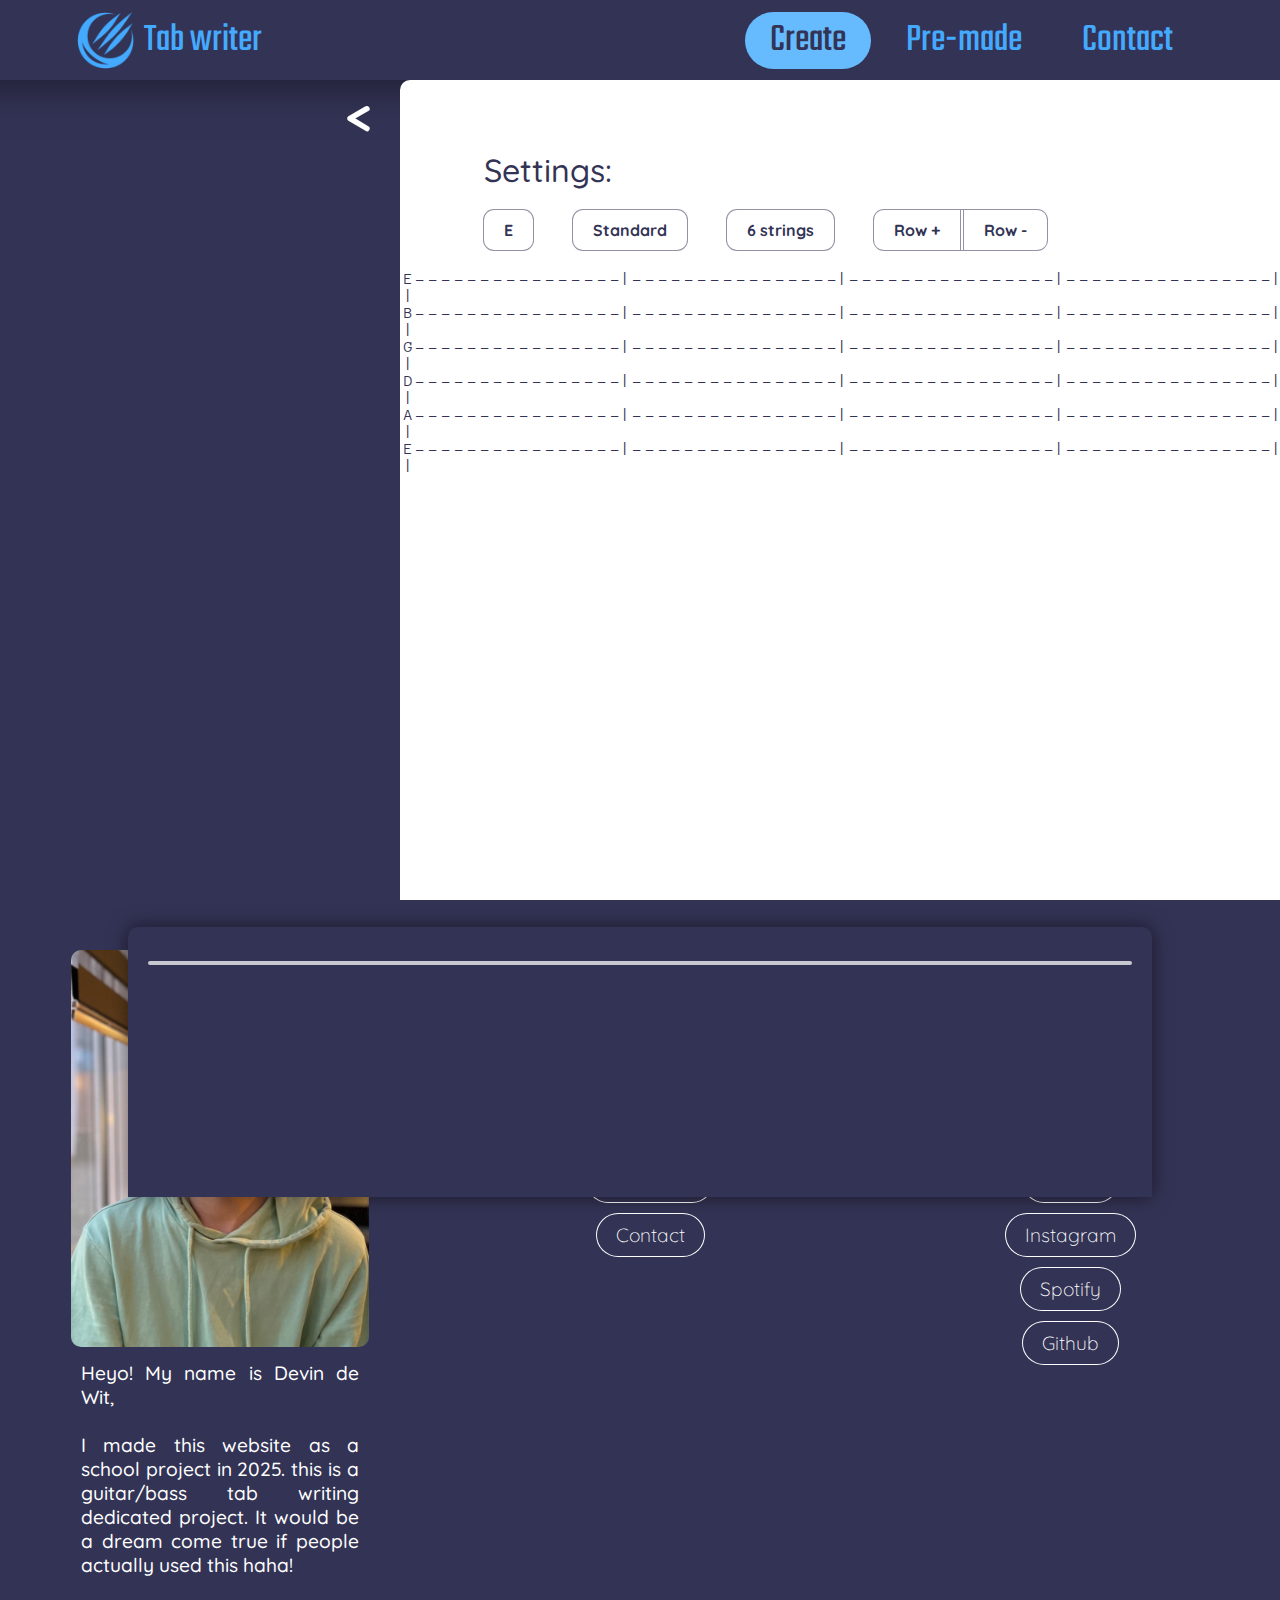
==== index.html @ 3817d0c4 "14-03-2025" ====
<!DOCTYPE html>
<html lang="en">

<head>
    <meta charset="UTF-8">
    <meta name="viewport" content="width=device-width, initial-scale=1.0">
    <title>Tab writer | Home</title>

    <link rel="stylesheet" href="CSS/main.css">
    <link rel="stylesheet" href="CSS/create.css">
    <link rel="shortcut icon" href="IMG/logo.png" type="image/x-icon">
</head>

<body id="body">
    <header>
        <div onclick="navbar('index.html');" id="siteNameHolder">
            <div id="siteLogo"></div>
            <p>Tab writer</p>
        </div>

        <ul id="navigation">
            <li onclick="window.scrollTo({top: 0, behavior:'smooth'})" id="activePage">Create</li>
            <li onclick="navbar('HTML/premade.html');">Pre-made</li>
            <li onclick="navbar('HTML/contact.html');">Contact</li>
        </ul>
    </header>

    <div id="content">
        <div id="contentLeft">
            <div id="contentLeftDetail1">
                <div id="contentLeftDetail2"></div>
            </div>

            <div onclick="contentMenu()" id="contentMenuButton">&lt;</div>
        </div>

        <div id="contentRight">
            <div id="settingsBar">
                <h3>Settings:</h3>

                <div class="flexHolder">

                    <ul id="scaleUl" onclick="toggleScaleMenu()">
                        <p id="selectedScale">E</p>

                        <div id="scaleDiv">
                            <li onclick="scaleSelect(this.id); toggleScaleMenu(); loadTab(this.id, 'temp', 'temp')" id="scale1">A</li>
                            <li onclick="scaleSelect(this.id); toggleScaleMenu(); loadTab(this.id, 'temp', 'temp')" id="scale2">A#</li>
                            <li onclick="scaleSelect(this.id); toggleScaleMenu(); loadTab(this.id, 'temp', 'temp')" id="scale3">B</li>
                            <li onclick="scaleSelect(this.id); toggleScaleMenu(); loadTab(this.id, 'temp', 'temp')" id="scale4">C</li>
                            <li onclick="scaleSelect(this.id); toggleScaleMenu(); loadTab(this.id, 'temp', 'temp')" id="scale5">C#</li>
                            <li onclick="scaleSelect(this.id); toggleScaleMenu(); loadTab(this.id, 'temp', 'temp')" id="scale6">D</li>
                            <li onclick="scaleSelect(this.id); toggleScaleMenu(); loadTab(this.id, 'temp', 'temp')" id="scale7">D#</li>
                            <li onclick="scaleSelect(this.id); toggleScaleMenu(); loadTab(this.id, 'temp', 'temp')" id="scale8" class="currentScale">E</li>
                            <li onclick="scaleSelect(this.id); toggleScaleMenu(); loadTab(this.id, 'temp', 'temp')" id="scale9">F</li>
                            <li onclick="scaleSelect(this.id); toggleScaleMenu(); loadTab(this.id, 'temp', 'temp')" id="scale10">F#</li>
                            <li onclick="scaleSelect(this.id); toggleScaleMenu(); loadTab(this.id, 'temp', 'temp')" id="scale11">G</li>
                            <li onclick="scaleSelect(this.id); toggleScaleMenu(); loadTab(this.id, 'temp', 'temp')" id="scale12">G#</li>
                        </div>
                    </ul>    

                    <ul id="shapeUl" onclick="toggleShapeMenu()">
                        <p id="selectedShape">Standard</p>

                        <div id="shapeDiv">
                            <li onclick="shapeSelect(this.id); toggleShapeMenu(); loadTab('temp', this.id, 'temp')" id="shape1" class="currentScale">Standard</li>
                            <li onclick="shapeSelect(this.id); toggleShapeMenu(); loadTab('temp', this.id, 'temp')" id="shape2">Drop</li>
                        </div>
                    </ul>

                    <ul id="stringUl" onclick="toggleStringMenu()">
                        <p id="selectedString">6 strings</p>

                        <div id="stringDiv">
                            <li onclick="shapeSelect('shape1'); scaleSelect('scale8');stringSelect(this.id); toggleStringMenu(); loadTab('scale8', 'shape1', this.id)" id="string1">4 strings</li>
                            <li onclick="shapeSelect('shape1'); scaleSelect('scale8');stringSelect(this.id); toggleStringMenu(); loadTab('scale8', 'shape1', this.id)" id="string2">5 strings</li>
                            <li onclick="shapeSelect('shape1'); scaleSelect('scale8');stringSelect(this.id); toggleStringMenu(); loadTab('scale8', 'shape1', this.id)" id="string3" class="currentScale">6 strings</li>
                            <li onclick="shapeSelect('shape1'); scaleSelect('scale3'); stringSelect(this.id); toggleStringMenu(); loadTab('scale3', 'shape1', this.id)" id="string4">7 strings</li>
                            <li onclick="shapeSelect('shape1'); scaleSelect('scale10');stringSelect(this.id); toggleStringMenu(); loadTab('scale10', 'shape1', this.id)" id="string5">8 strings</li>
                            <li onclick="shapeSelect('shape1'); scaleSelect('scale5');stringSelect(this.id); toggleStringMenu(); loadTab('scale5', 'shape1', this.id)" id="string6">9 strings</li>
                            <li onclick="shapeSelect('shape1'); scaleSelect('scale12');stringSelect(this.id); toggleStringMenu(); loadTab('scale12', 'shape1', this.id)" id="string7">10 strings???</li>
                        </div>
                    </ul>

                    <div id="rowAmount">
                        <button onclick="increaseRow(1)">
                            Row +
                        </button>

                        <button onclick="increaseRow(-1)">
                            Row -
                        </button>
                    </div>
                </div>
            </div>

            <div id="tabLocation">

            </div>

            <div id="noteSelectArea">

            </div>
        </div>
    </div>



    <footer>
        <div id="meBio">
            <img src="IMG/1.jpg" alt="Photo of me">
            <p>Heyo! My name is Devin de Wit,<br><br>I made this website as a school project in 2025. this is a
                guitar/bass tab writing dedicated project. It would be a dream come true if people actually used this
                haha!</p>
        </div>

        <ul>
            <p>Navigate:</p>
            <li onclick="navbar('index.html');">Create</li>
            <li onclick="navbar('HTML/premade.html');">Pre-made</li>
            <li onclick="navbar('HTML/contact.html');">Contact</li>
        </ul>

        <ul>
            <p>Social media:</p>
            <li onclick="window.open('https://niveddoesart.github.io/Portfolio/index.html')">Portfolio</li>
            <li onclick="window.open('https://x.com/DevindeWit')">Twitter</li>
            <li onclick="window.open('https://www.instagram.com/niveddoesart/')">Instagram</li>
            <li onclick="window.open('https://open.spotify.com/artist/60RFmcnTpPnMJaoy3DQJb3?si=7b23c911bc19485a')">Spotify</li>
            <li onclick="window.open('https://github.com/NivedDoesArt/Shine-project')">Github</li>
        </ul>
    </footer>
</body>

<script src="JS/main.js"></script>
<script src="JS/create.js"></script>

</html>
---- CSS/main.css ----
@import url('https://fonts.googleapis.com/css2?family=Anonymous+Pro:ital,wght@0,400;0,700;1,400;1,700&family=Quicksand:wght@300..700&family=Teko:wght@300..700&display=swap');
html,
* {
    padding: 0px;
    margin: 0px;

    font-family: "Quicksand", serif;
    font-optical-sizing: auto;
    font-weight: 300;
    font-style: normal;
}

#body {
    opacity: 0%;

    transition: opacity 0.5s;
}



header {
    width: calc(100% - 2vw);
    height: 80px;
    padding-left: 1vw;
    padding-right: 1vw;
    display: flex;
    justify-content: space-between;
    align-items: center;

    background-color: #335;
    color: #4af;
}

header p, header ul li {
    font-family: "Teko", serif;
    font-optical-sizing: auto;
    font-weight: 400;
    font-size: 2.5rem;
    float: left;

}

#siteNameHolder {
    display: flex;
    align-items: center;
    margin-left: 5vw;
    padding-right: 25px;

    cursor: pointer;
    border-radius: 100px;
    user-select: none;
    box-shadow: #0002 0px 0px 0px 0px;

    transition: all 0.2s;
}

#siteNameHolder p {
    padding-left: 10px;
}

#siteNameHolder:hover {
    transform: translateY(-4px);
    background-color: #aaf1;
    box-shadow: #0004 0px 4px 0px 0px;
}

#siteNameHolder:active {
    transform: translateY(-2px) !important;
    box-shadow: #0004 0px 2px 0px 0px !important;
}

#siteLogo {
    width: 57px;
    height: 57px;
    float: left;

    background: url('../IMG/logo.png');
    background-position: center;
    background-size: cover;
}

#navigation {
    margin-right: 5vw;
}

#navigation li {
    list-style: none;
    padding-left: 25px;
    padding-right: 25px;
    margin-left: 5px;
    margin-right: 5px;

    cursor: pointer;
    border-radius: 100px;
    user-select: none;
    box-shadow: #0004 0px 0px 0px 0px;

    transition: all 0.2s;
}

#navigation li:hover {
    transform: translateY(-4px);
    background-color: #aaf1;
    box-shadow: #0004 0px 4px 0px 0px;
}

#navigation li:active {
    transform: translateY(-2px) !important;
    box-shadow: #0002 0px 2px 0px 0px !important;
}

#activePage {
    background-color: #6bf !important;
    border-radius: 100px;
    color: #335;
    box-shadow: #6bf8 0px 0px 0px 0px !important;
}

#activePage:hover {
    transform: translateY(-4px);
    box-shadow: #6bf8 0px 4px 0px 0px !important;
}

#activePage:active {
    transform: translateY(-2px) !important;
    box-shadow: #6bf8 0px 2px 0px 0px !important;
}



#content {
    min-height: calc(100vh - 80px);
}



footer {
    width: 100%;
    min-height: 50vh;
    padding-top: 50px;
    padding-bottom: 50px;
    display: flex;
    justify-content: space-around;

    background-color: #335;
}

#meBio {
    width: fit-content;

    border-radius: 10px;
}

#meBio img {
    width: calc(150px + 10vw + 20px);

    border-radius: 10px;
}

#meBio p {
    width: calc(150px + 10vw);
    padding: 10px;

    color: #fff;
    text-align: justify;
    font-weight: 500;
    font-size: 1.2rem;
}

footer ul {
    width: calc(150px + 10vw) !important;
    padding-top: 100px;
    text-align: center;
}

footer ul p {
    padding: 10px;

    color: #fff;
    font-weight: 500;
    font-size: 1.5rem;
}

footer ul li {
    width: fit-content;
    padding: 10px;
    padding-left: 20px;
    padding-right: 20px;
    margin: 5px;
    margin-left: 50px;
    margin-right: 50px;
    display: inline-block;

    color: #fff;
    text-align: justify;
    font-weight: 300;
    font-size: 1.2rem;
    list-style: none;
    text-align: center;
    box-shadow: inset #fff 0px 0px 0px 1px;
    border-radius: 100px;
    cursor: pointer;

    transition: all 0.2s;
}

footer ul li:hover {
    background-color: #fff2 !important;
}
---- CSS/create.css ----
#contentLeft {
    z-index: 1000;
    position: absolute;
    min-height: calc(100vh - 80px);
    width: 30%;
    min-width: 400px;

    background-color: #335;
    box-shadow: inset #0008 0px 100px 50px -100px;

    transition: all 0.5s;
}

#contentLeftDetail1 {
    width: calc(100% + 10px);
    height: 10px;
    
    background-color: #335;
    box-shadow: inset #0008 0px 100px 50px -100px;
}

#contentLeftDetail2 {
    width: 20px;
    height: 20px;
    float: right;
    transform: translateX(10px);

    background-color: #fff;
    border-radius: 50%;
}

#contentMenuButton {
    transform: translateY(-5px);
    padding-left: 18px;
    padding-right: 18px;

    color: #fff;
    font-weight: 800;
    width: fit-content;
    float: right;
    font-size: 50px;
    cursor: pointer;
    user-select: none;

    transition: all 0.5s;
}

#contentMenuButton:hover {
    background-color: #0002;
    border-radius: 50%;
}



#contentRight {
    position: absolute;
    right: 0px;
    min-height: calc(100vh - 80px);
    width: 70%;

    color: #335;

    transition: all 0.75s;
}

#settingsBar {
    width: 100%;
    height: 100px;
    margin-top: 70px;
}

.flexHolder {
    padding-left: 80px;
    display: flex;
    justify-content: left;
}

#settingsBar h3 {
    font-size: 2rem;
    font-weight: 500;
    padding-left: 100px;
}

#settingsBar ul {
    z-index: 9999999999;
    margin: 20px;
    cursor: pointer;
    user-select: none;
    height: fit-content;

    box-shadow: #3358 0px 0px 0px 1px;
    background-color: #fff;
    border-radius: 10px;
    text-align: center;

    transition: all 0.25s;
}

#settingsBar ul:hover {
    background-color: #adf;
}

#settingsBar ul p {
    padding: 10px;
    padding-left: 20px;
    padding-right: 20px;

    font-size: 1rem;
    font-weight: 800;
}

#settingsBar ul div {
    position: absolute;
    transform: scale(0%);
}

#settingsBar ul div li {
    list-style: none;
    cursor: pointer;

    transition: all 0.2s;
}

#settingsBar ul div li:hover {
    font-weight: 800;
}

#rowAmount {
    margin: 20px;
    user-select: none;
    height: fit-content;

    box-shadow: #3358 0px 0px 0px 1px;
    border-radius: 10px;
    text-align: center;
    overflow: hidden;

    transition: all 0.25s;
}

#rowAmount button {
    padding: 10px;
    padding-left: 20px;
    padding-right: 20px;

    font-size: 1rem;
    font-weight: 800;    
    border: none;
    color: #335;
    box-shadow: #3358 0px 0px 0px 1px;
    background-color: #fff;
    cursor: pointer;

    transition: all 0.25s;
}

#rowAmount button:hover {
    background-color: #adf;
}



.currentScale {
    width: 100%;

    background-color: #6bf;
    font-weight: 800;
}



.tabColumn {
    margin: 20px;
    width: calc(100% - 40px);
    user-select: none;

}

.tabColumn p {
    font-family: "Anonymous Pro", serif !important;
    font-weight: 400 !important;
    font-style: normal !important;
}

.tabRow {
    display: flex;
}

.tabRowLine {
    padding-left: 3px;
    padding-right: 1px;
    width: fit-content;
    float: left;

    cursor: pointer;

    transition: all 0.1s;
}

.tabRowLine:hover {
    background-color: #6bf8;
    border-radius: 10px;
}

.tabRowLine:focus {
    box-shadow: inset #6bf 0px 0px 0px 1px !important;
    border-radius: 10px;
}



#noteSelectArea {
    position: fixed;
    z-index: 99999999999999999;
    bottom: 0px;
    left: 0px;
    width: calc(100% - 20vw);
    margin-left: 10vw;
    margin-right: 10vw;
    height: 30vh;

    background-color: #335;
    box-shadow: #0008 0px 0px 20px;
    border-top-left-radius: 10px;
    border-top-right-radius: 10px;
    transform: translateY(110%);

    transition: all 0.5s;
}

.noteSelectString {
    width: 96%;
    margin-left: 2%;
    margin-right: 2%;
    height: calc(4px);

    background-color: #fffb;
    border-radius: 10px;
}
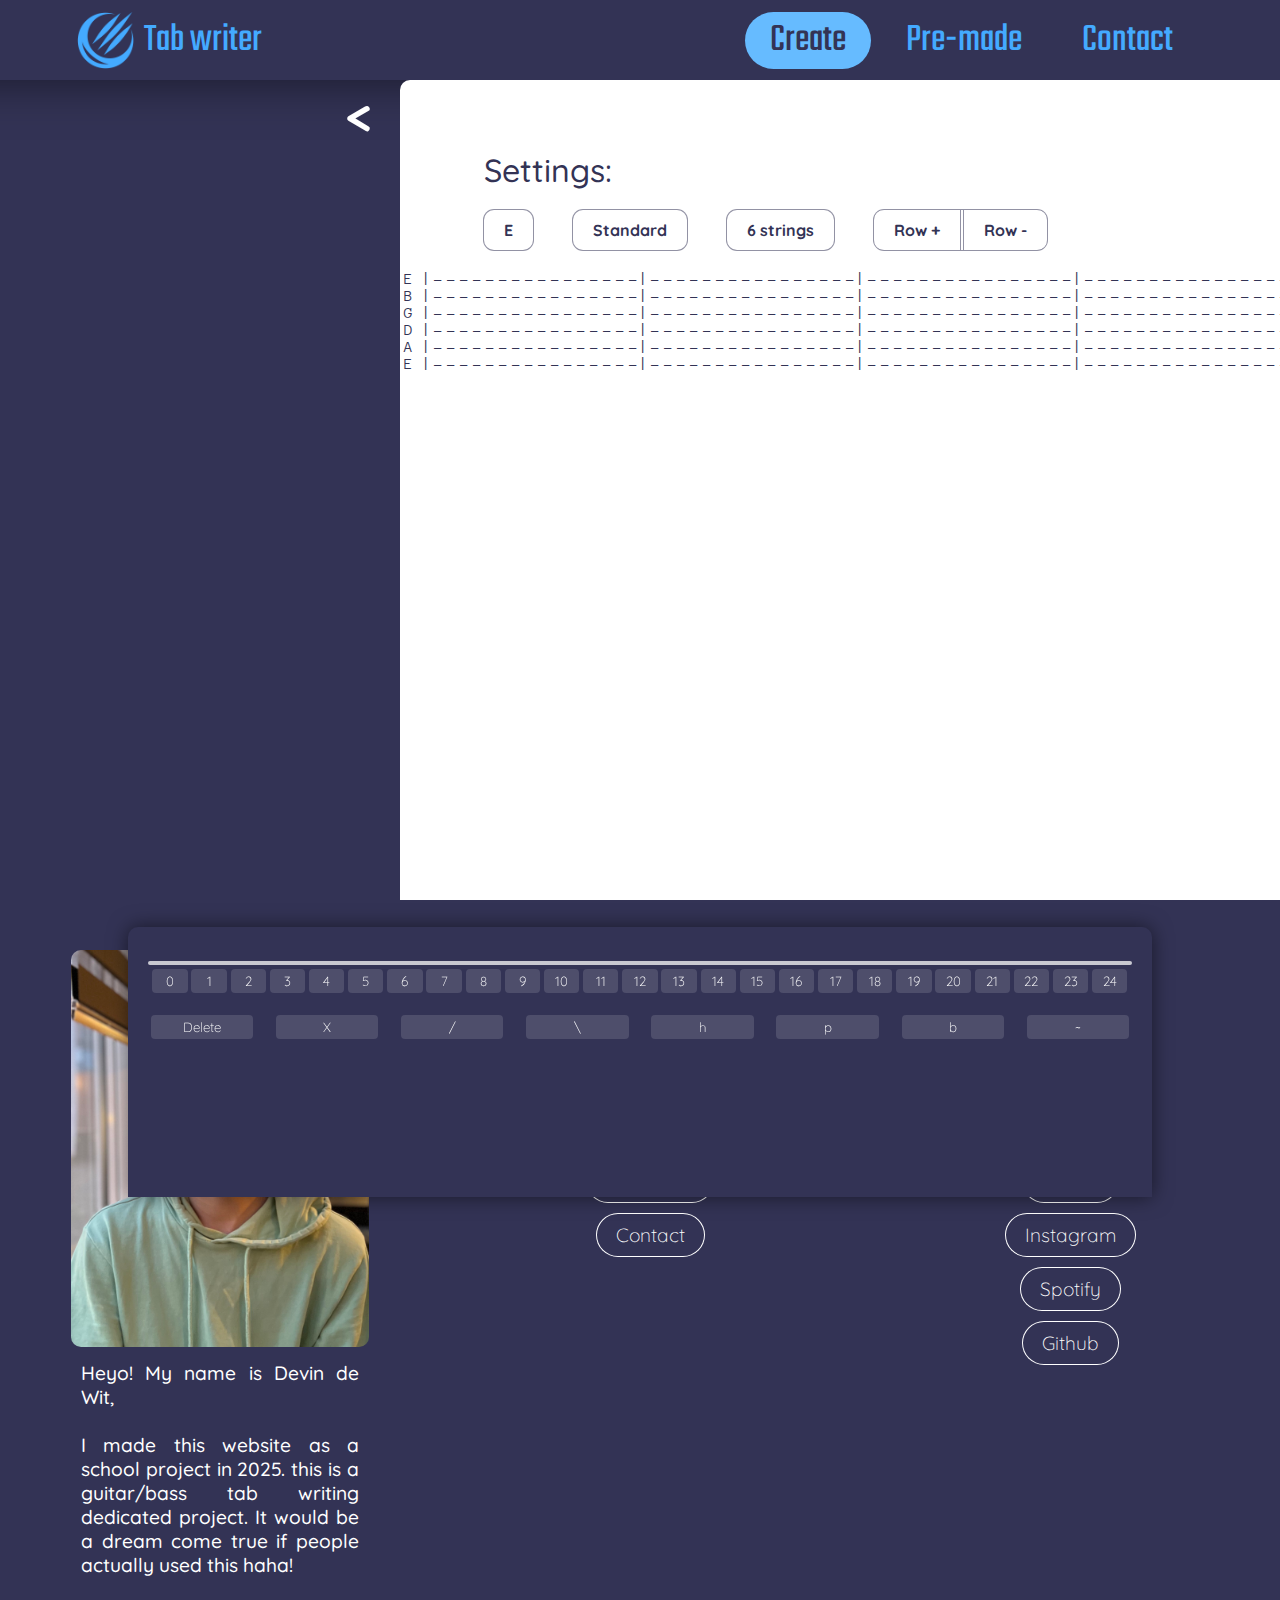
==== commit 98739f7b: "17-03-2025 1" ====
--- a/index.html
+++ b/index.html
@@ -4,7 +4,7 @@
 <head>
     <meta charset="UTF-8">
     <meta name="viewport" content="width=device-width, initial-scale=1.0">
-    <title>Tab writer | Home</title>
+    <title>Tab writer | Create</title>
 
     <link rel="stylesheet" href="CSS/main.css">
     <link rel="stylesheet" href="CSS/create.css">
--- a/CSS/create.css
+++ b/CSS/create.css
@@ -184,6 +184,7 @@
 
 .tabRow {
     display: flex;
+    text-wrap: noWrap;
 }
 
 .tabRowLine {
@@ -233,7 +234,56 @@
     margin-left: 2%;
     margin-right: 2%;
     height: calc(4px);
+    display: flex;
+    justify-content: space-evenly;
 
     background-color: #fffb;
     border-radius: 10px;
+}
+
+.noteSelect {
+    width: calc((100% / 25) - 4px);
+    height: fit-content;
+    padding-top: 4px;
+    padding-bottom: 4px;
+    transform: translateY(8px);
+
+    background-color: #fff2;
+    border-radius: 4px;
+    border: none;
+    color: #fff;
+    cursor: pointer;
+
+    transition: all 0.2s;
+}
+
+.noteSelect:hover {
+    background-color: #fff4;
+}
+
+
+
+.stringButtonLayout {
+    width: 100%;
+    height: 20px;
+    margin-top: 50px;
+    display: flex;
+    justify-content: space-evenly;
+}
+
+.stringButtonHolder {
+    width: calc(100% / 10);
+    height: fit-content;
+    padding-top: 4px;
+    padding-bottom: 4px;
+
+    background-color: #fff2;
+    border-radius: 4px;
+    border: none;
+    color: #fff;
+    cursor: pointer;
+}
+
+.stringButtonHolder:hover {
+    background-color: #fff4;
 }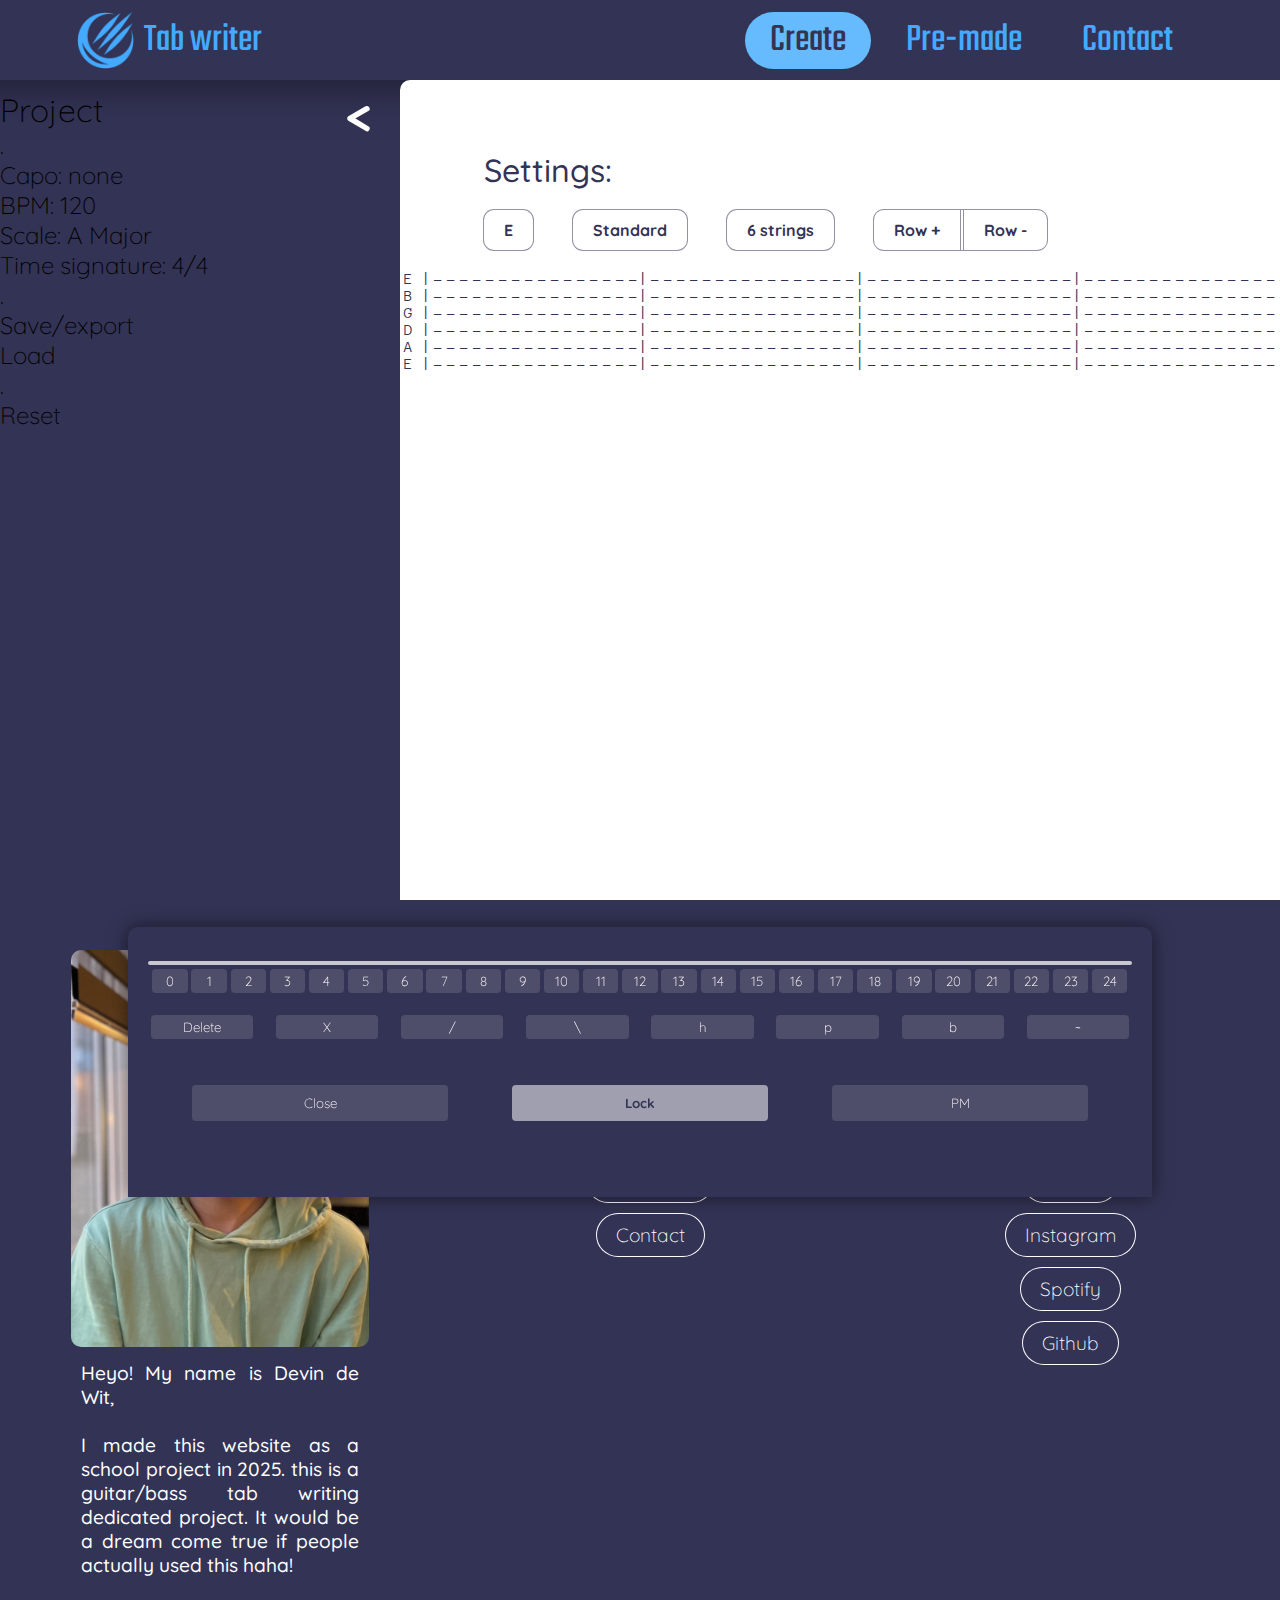
==== commit 6ed74c8c: "17-03-2025 2" ====
--- a/index.html
+++ b/index.html
@@ -32,6 +32,18 @@
             </div>
 
             <div onclick="contentMenu()" id="contentMenuButton">&lt;</div>
+
+            <h1>Project</h1>
+            <h2>.</h2>
+            <h2>Capo: none</h2>
+            <h2>BPM: 120</h2>
+            <h2>Scale: A Major</h2>
+            <h2>Time signature: 4/4</h2>
+            <h2>.</h2>
+            <h2>Save/export</h2>
+            <h2>Load</h2>
+            <h2>.</h2>
+            <h2>Reset</h2>
         </div>
 
         <div id="contentRight">
--- a/CSS/create.css
+++ b/CSS/create.css
@@ -200,11 +200,6 @@
 
 .tabRowLine:hover {
     background-color: #6bf8;
-    border-radius: 10px;
-}
-
-.tabRowLine:focus {
-    box-shadow: inset #6bf 0px 0px 0px 1px !important;
     border-radius: 10px;
 }
 
@@ -286,4 +281,31 @@
 
 .stringButtonHolder:hover {
     background-color: #fff4;
-}+}
+
+
+
+.stringButtonLayout {
+    width: 100%;
+    height: 20px;
+    margin-top: 50px;
+    display: flex;
+    justify-content: space-evenly;
+}
+
+.stringSettingHolder {
+    width: calc(100% / 4);
+    height: fit-content;
+    padding-top: 10px;
+    padding-bottom: 10px;
+
+    background-color: #fff2;
+    border-radius: 4px;
+    border: none;
+    color: #fff;
+    cursor: pointer;
+}
+
+.stringSettingHolder:hover {
+    background-color: #fff4;
+}
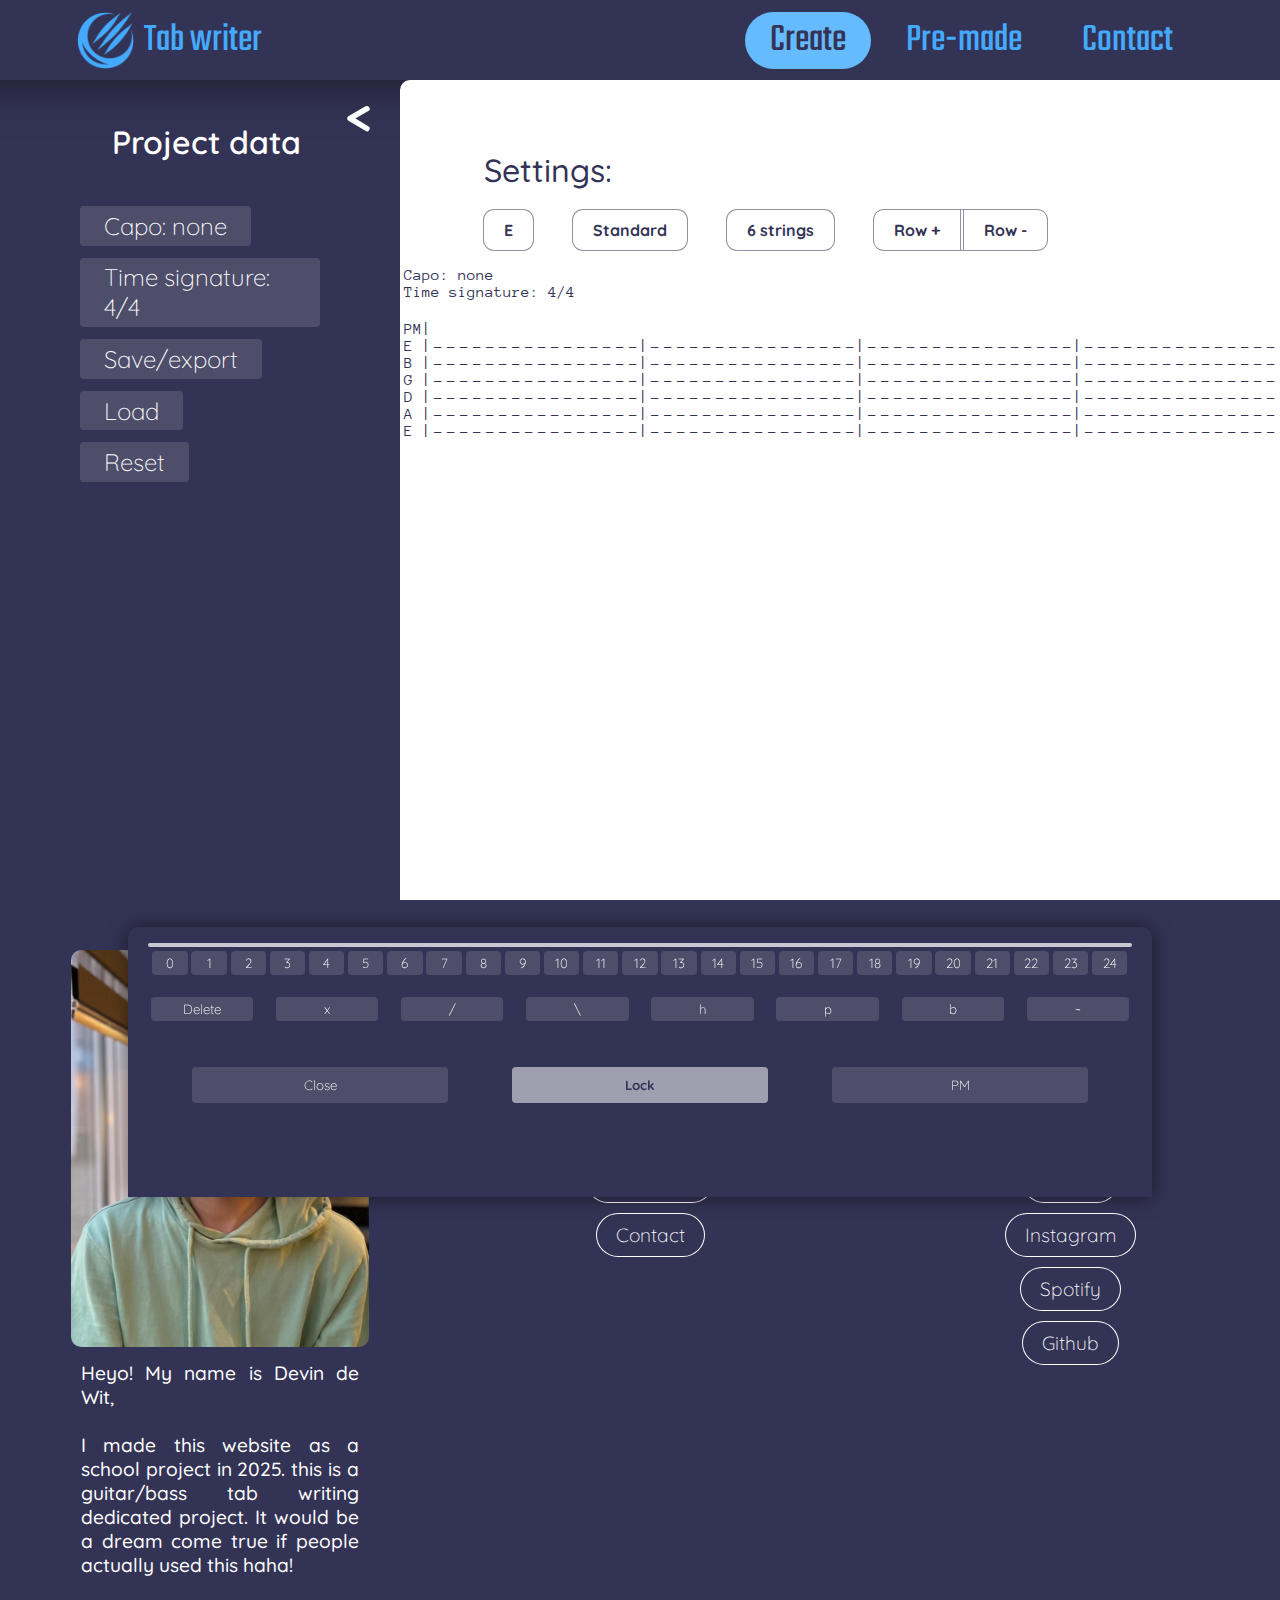
==== commit 9c8f8645: "19-03-2025 1" ====
--- a/index.html
+++ b/index.html
@@ -33,16 +33,12 @@
 
             <div onclick="contentMenu()" id="contentMenuButton">&lt;</div>
 
-            <h1>Project</h1>
-            <h2>.</h2>
-            <h2>Capo: none</h2>
-            <h2>BPM: 120</h2>
-            <h2>Scale: A Major</h2>
-            <h2>Time signature: 4/4</h2>
-            <h2>.</h2>
+            <h1>Project data</h1>
+
+            <h2 onclick="toggleNoteSelect(1, true)" id="capoSelector">Capo: none</h2>
+            <h2 onclick="timeSigSelect()" id="timeSig">Time signature: 4/4</h2>
             <h2>Save/export</h2>
             <h2>Load</h2>
-            <h2>.</h2>
             <h2>Reset</h2>
         </div>
 
--- a/CSS/create.css
+++ b/CSS/create.css
@@ -11,6 +11,36 @@
     transition: all 0.5s;
 }
 
+#contentLeft h1 {
+    padding: 1em;
+    margin-left: 20%;
+    color: #fff;
+    font-weight: 600;
+}
+
+#contentLeft h2 {
+    margin: 0.5em;
+    margin-left: 20%;
+    margin-right: 20%;
+    padding: 0.2em;
+    padding-left: 1em;
+    padding-right: 1em;
+    width: fit-content;
+
+    color: #fff;
+    background-color: #fff2;
+    border-radius: 4px;
+    cursor: pointer;
+    user-select: none;
+
+    transition: all 0.2s;
+}
+
+#contentLeft h2:hover {
+    background-color: #fff4;
+}
+
+ 
 #contentLeftDetail1 {
     width: calc(100% + 10px);
     height: 10px;
@@ -202,6 +232,8 @@
     background-color: #6bf8;
     border-radius: 10px;
 }
+
+
 
 
 
@@ -236,6 +268,20 @@
     border-radius: 10px;
 }
 
+#noteSelectStringCapo {
+    position: absolute;
+    right: 0px;
+    width: 0%;
+    height: 40px;
+    margin-right: 2%;
+    z-index: 9999999999999999999999;
+
+    background-color: #3358;
+    border-radius: 2px;
+
+    transition: all 0.5s;
+}
+
 .noteSelect {
     width: calc((100% / 25) - 4px);
     height: fit-content;
@@ -308,4 +354,4 @@
 
 .stringSettingHolder:hover {
     background-color: #fff4;
-}
+}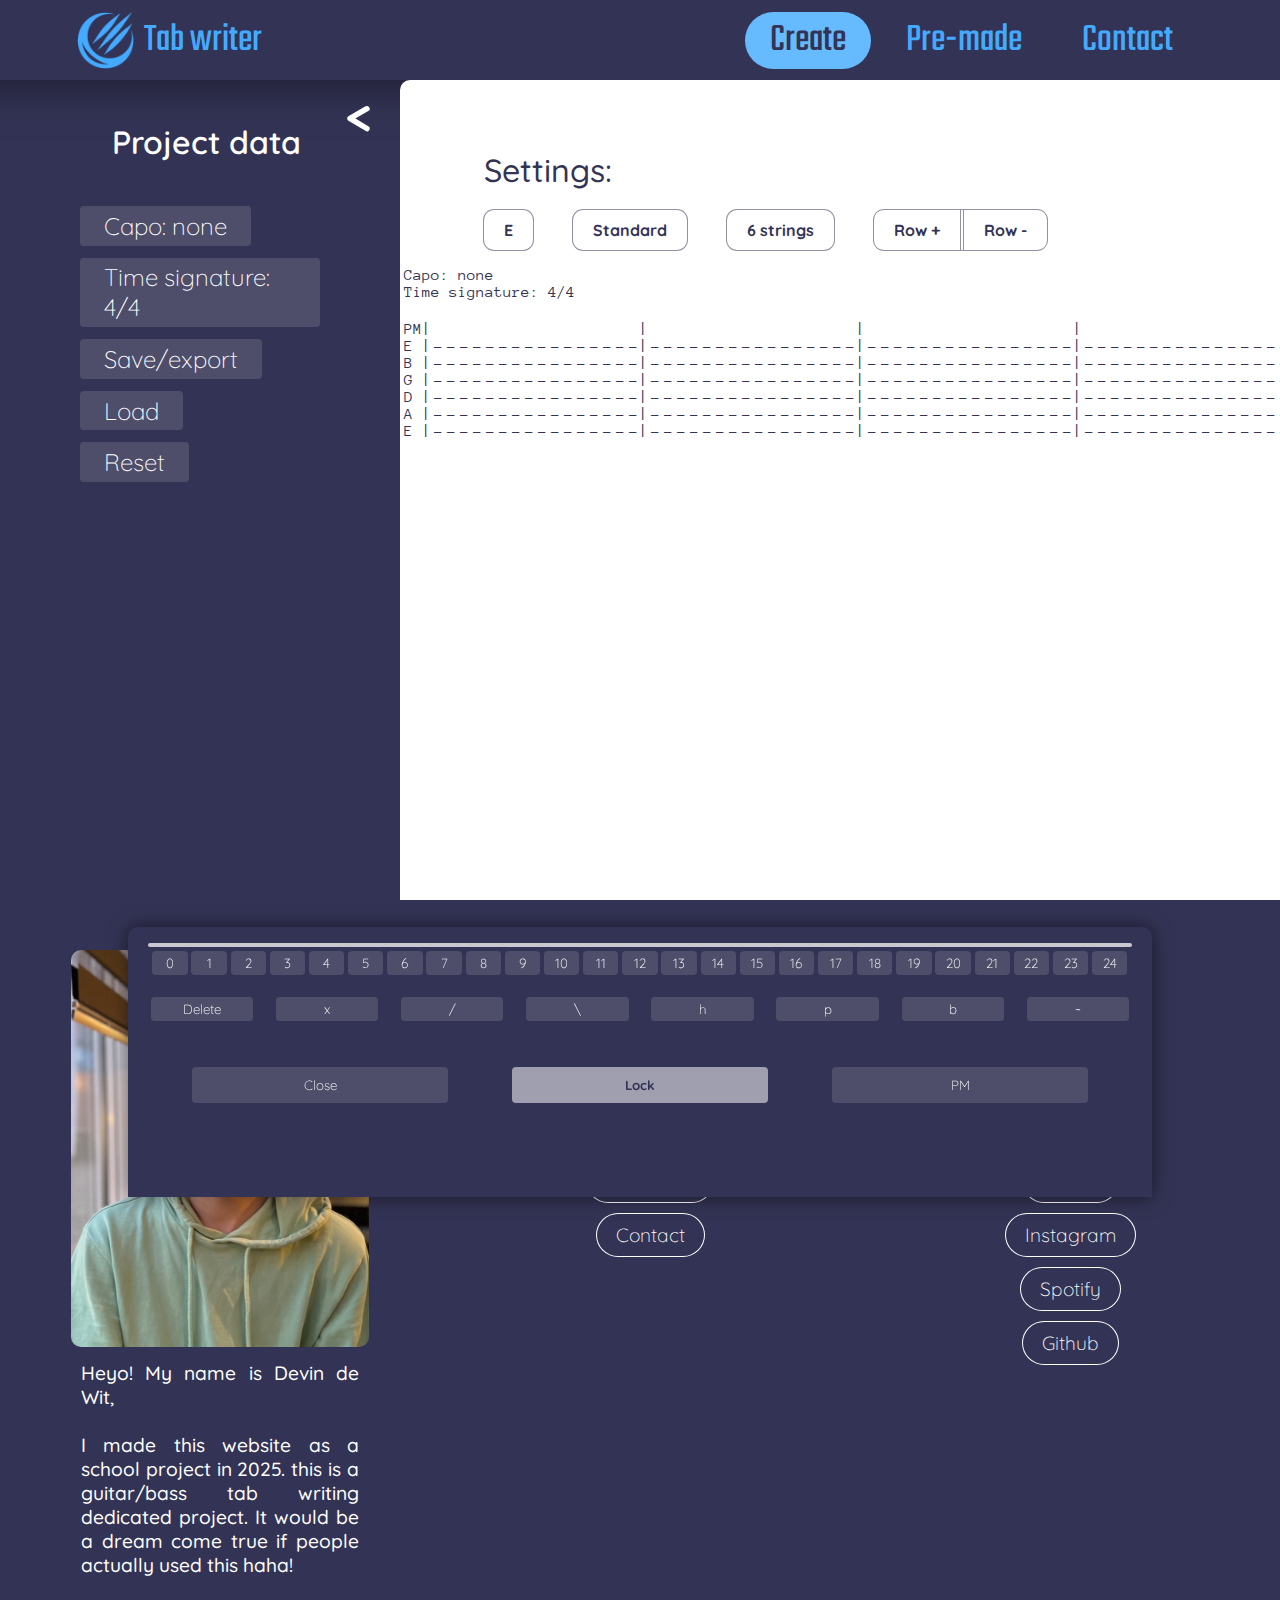
==== commit 7348f3b7: "24-03-2025 1" ====
--- a/index.html
+++ b/index.html
@@ -39,7 +39,7 @@
             <h2 onclick="timeSigSelect()" id="timeSig">Time signature: 4/4</h2>
             <h2>Save/export</h2>
             <h2>Load</h2>
-            <h2>Reset</h2>
+            <h2 onclick="localStorage.clear()">Reset</h2>
         </div>
 
         <div id="contentRight">
--- a/CSS/create.css
+++ b/CSS/create.css
@@ -354,4 +354,15 @@
 
 .stringSettingHolder:hover {
     background-color: #fff4;
+}
+
+
+
+.palmMuteLine {
+    padding-left: 3px;
+    padding-right: 1px;
+    width: fit-content;
+    float: left;
+
+    transition: all 0.1s;
 }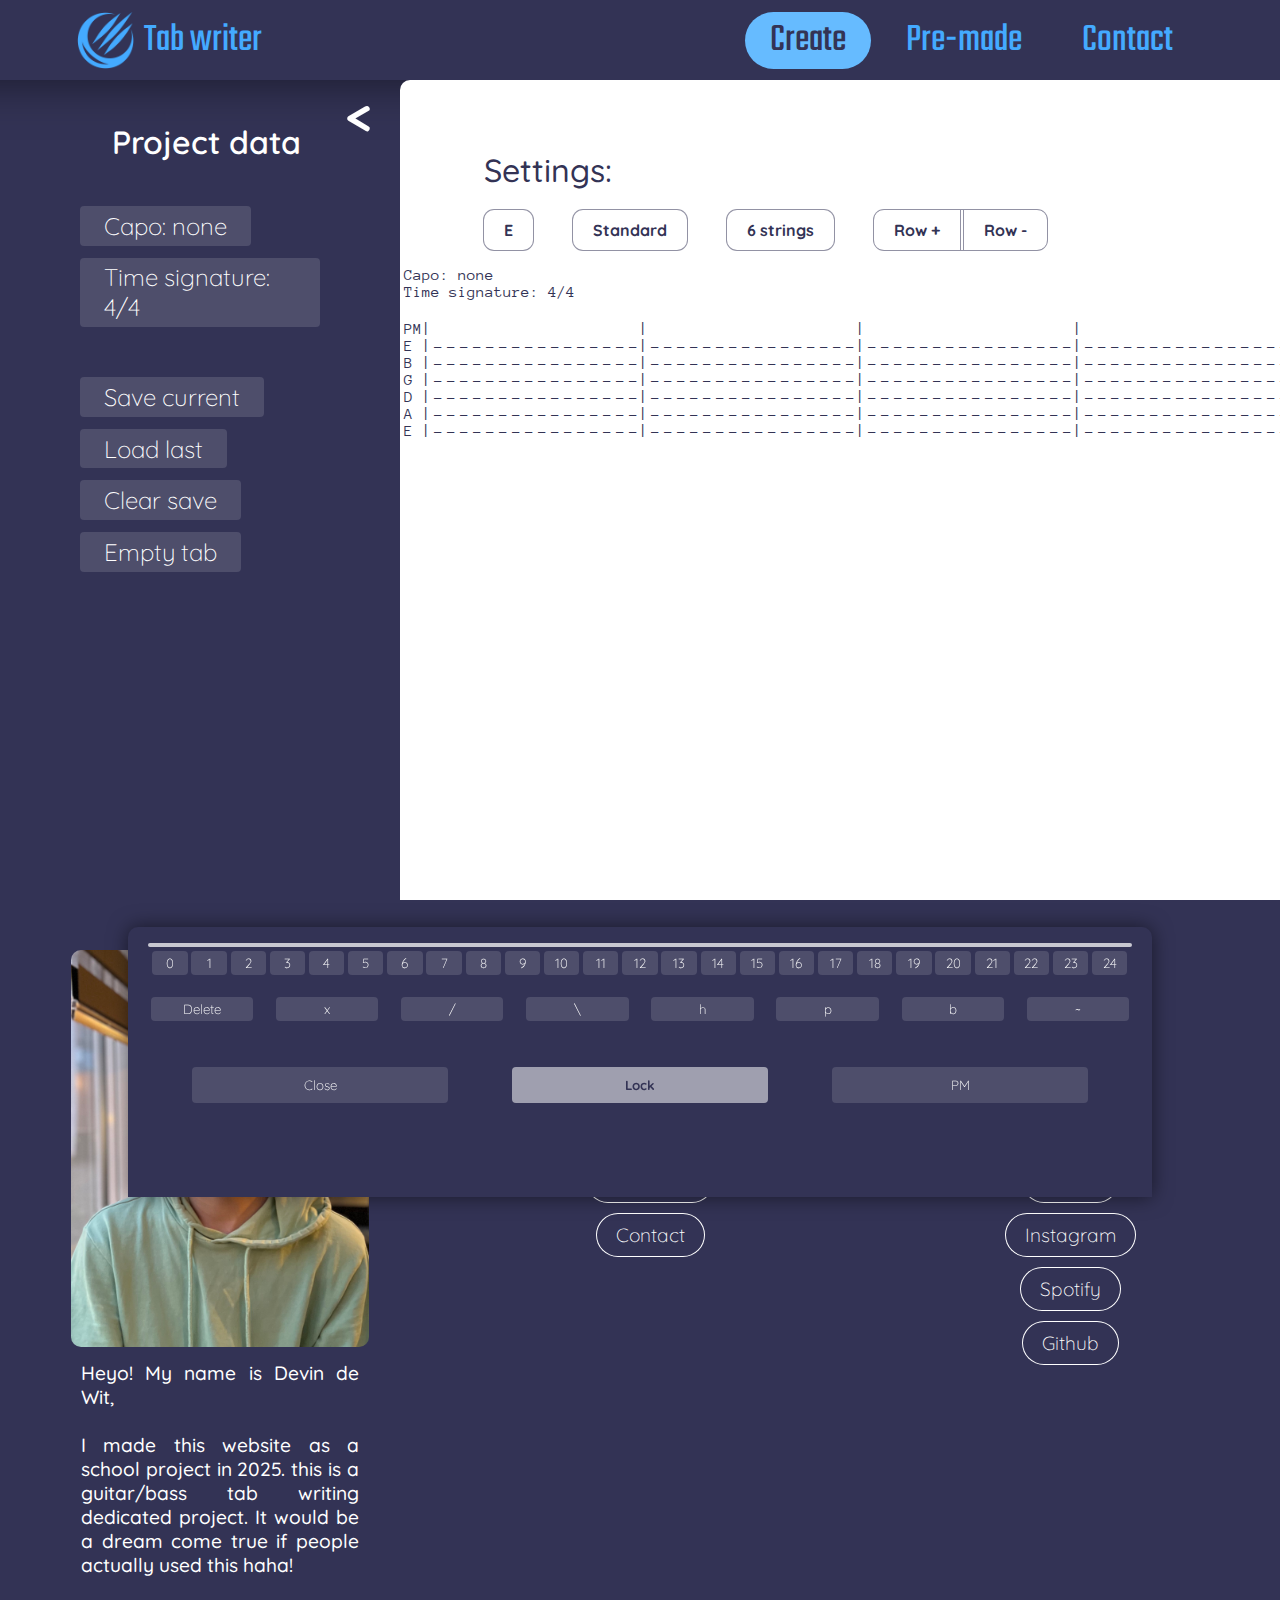
==== commit bb1a27cd: "26-03-2025 1" ====
--- a/index.html
+++ b/index.html
@@ -37,9 +37,10 @@
 
             <h2 onclick="toggleNoteSelect(1, true)" id="capoSelector">Capo: none</h2>
             <h2 onclick="timeSigSelect()" id="timeSig">Time signature: 4/4</h2>
-            <h2>Save/export</h2>
-            <h2>Load</h2>
-            <h2 onclick="localStorage.clear()">Reset</h2>
+            <h2 style="margin-top: 50px;" onclick="saveProject()">Save current</h2>
+            <h2 onclick="loadSave()">Load last</h2>
+            <h2 onclick="localStorage.clear(); databaseCheck(); loadSave()">Clear save</h2>
+            <h2>Empty tab</h2>
         </div>
 
         <div id="contentRight">
@@ -91,11 +92,11 @@
                     </ul>
 
                     <div id="rowAmount">
-                        <button onclick="increaseRow(1)">
+                        <button onclick="increaseRow()">
                             Row +
                         </button>
 
-                        <button onclick="increaseRow(-1)">
+                        <button onclick="decreaseRow()">
                             Row -
                         </button>
                     </div>
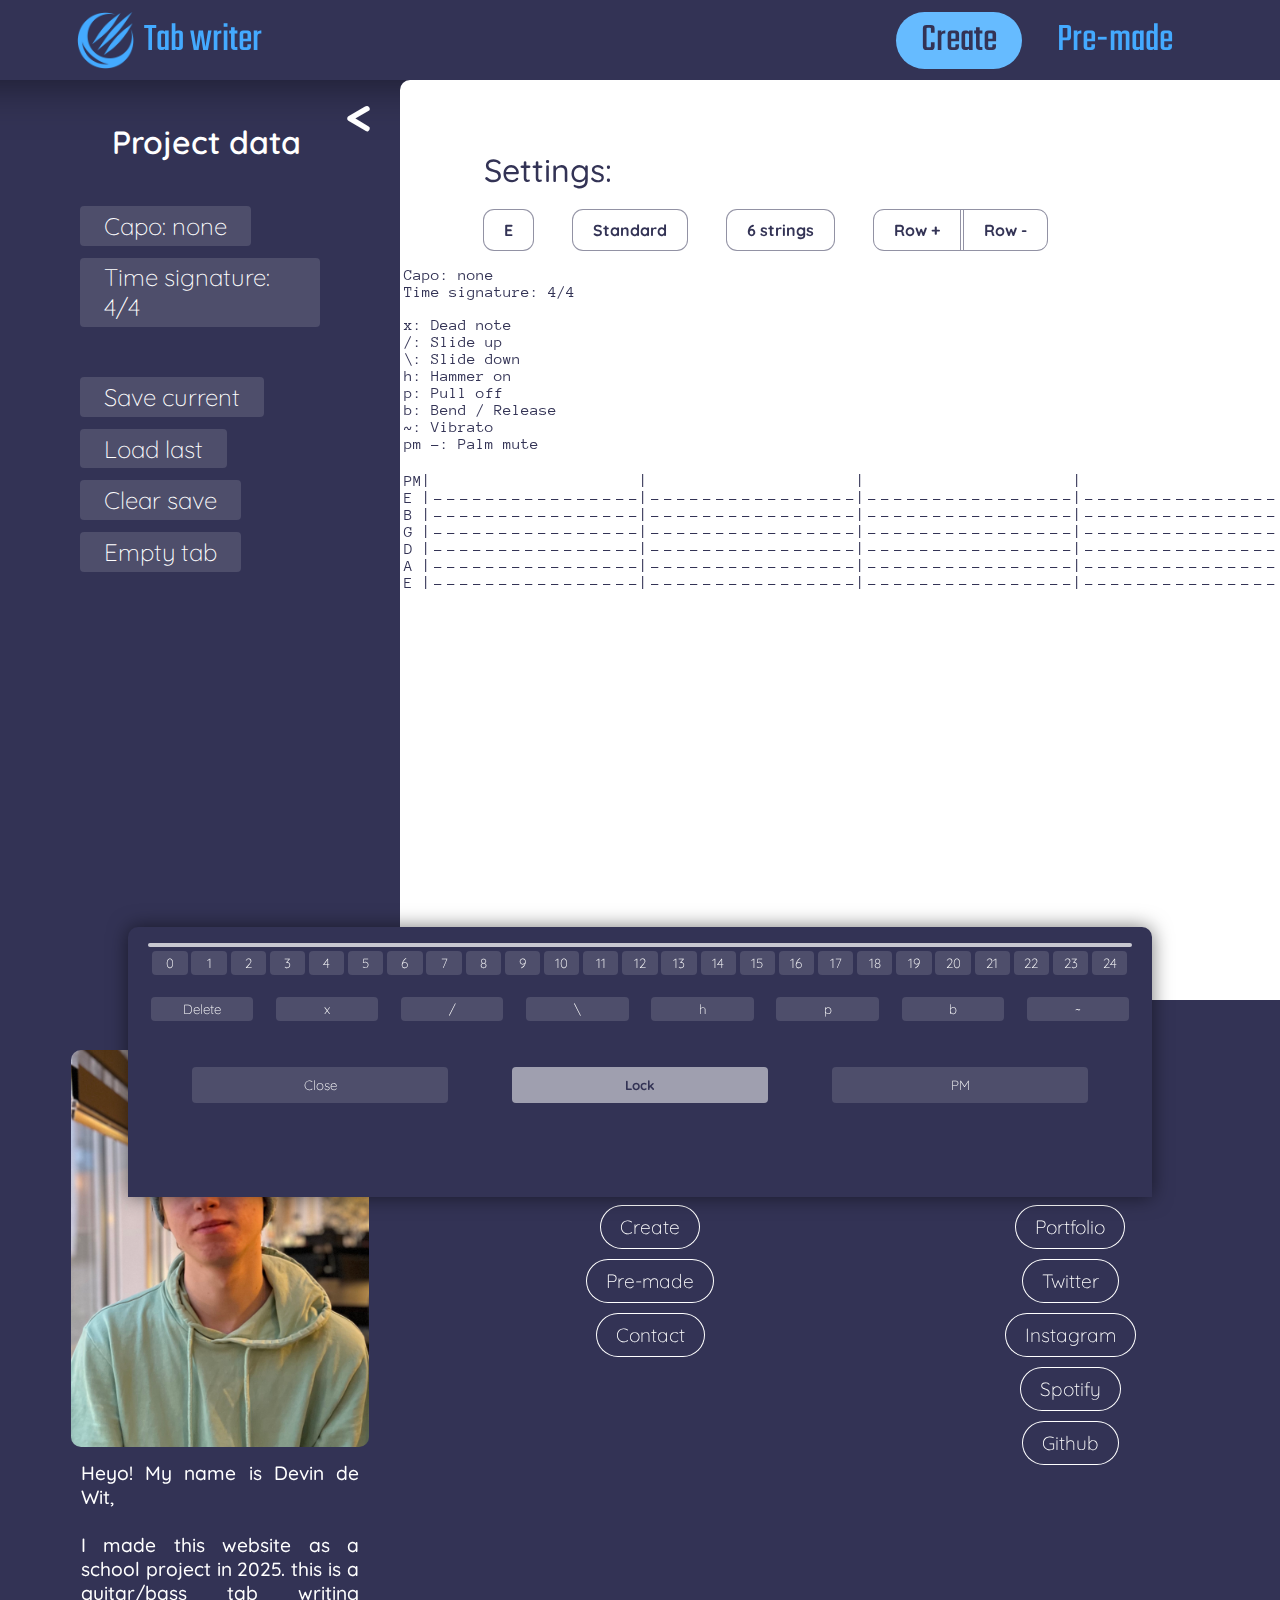
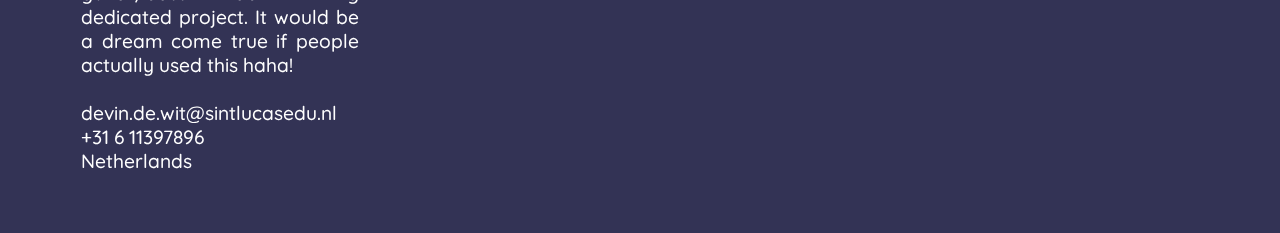
==== commit cb7a41b4: "added action warnings and more bio info" ====
--- a/index.html
+++ b/index.html
@@ -21,7 +21,6 @@
         <ul id="navigation">
             <li onclick="window.scrollTo({top: 0, behavior:'smooth'})" id="activePage">Create</li>
             <li onclick="navbar('HTML/premade.html');">Pre-made</li>
-            <li onclick="navbar('HTML/contact.html');">Contact</li>
         </ul>
     </header>
 
@@ -37,10 +36,10 @@
 
             <h2 onclick="toggleNoteSelect(1, true)" id="capoSelector">Capo: none</h2>
             <h2 onclick="timeSigSelect()" id="timeSig">Time signature: 4/4</h2>
-            <h2 style="margin-top: 50px;" onclick="saveProject()">Save current</h2>
-            <h2 onclick="loadSave()">Load last</h2>
-            <h2 onclick="localStorage.clear(); databaseCheck(); loadSave()">Clear save</h2>
-            <h2>Empty tab</h2>
+            <h2 style="margin-top: 50px;" onclick="actionConfirm(1)">Save current</h2>
+            <h2 onclick="actionConfirm(2)">Load last</h2>
+            <h2 onclick="actionConfirm(3)">Clear save</h2>
+            <h2 onclick="actionConfirm(4)">Empty tab</h2>
         </div>
 
         <div id="contentRight">
@@ -53,27 +52,41 @@
                         <p id="selectedScale">E</p>
 
                         <div id="scaleDiv">
-                            <li onclick="scaleSelect(this.id); toggleScaleMenu(); loadTab(this.id, 'temp', 'temp')" id="scale1">A</li>
-                            <li onclick="scaleSelect(this.id); toggleScaleMenu(); loadTab(this.id, 'temp', 'temp')" id="scale2">A#</li>
-                            <li onclick="scaleSelect(this.id); toggleScaleMenu(); loadTab(this.id, 'temp', 'temp')" id="scale3">B</li>
-                            <li onclick="scaleSelect(this.id); toggleScaleMenu(); loadTab(this.id, 'temp', 'temp')" id="scale4">C</li>
-                            <li onclick="scaleSelect(this.id); toggleScaleMenu(); loadTab(this.id, 'temp', 'temp')" id="scale5">C#</li>
-                            <li onclick="scaleSelect(this.id); toggleScaleMenu(); loadTab(this.id, 'temp', 'temp')" id="scale6">D</li>
-                            <li onclick="scaleSelect(this.id); toggleScaleMenu(); loadTab(this.id, 'temp', 'temp')" id="scale7">D#</li>
-                            <li onclick="scaleSelect(this.id); toggleScaleMenu(); loadTab(this.id, 'temp', 'temp')" id="scale8" class="currentScale">E</li>
-                            <li onclick="scaleSelect(this.id); toggleScaleMenu(); loadTab(this.id, 'temp', 'temp')" id="scale9">F</li>
-                            <li onclick="scaleSelect(this.id); toggleScaleMenu(); loadTab(this.id, 'temp', 'temp')" id="scale10">F#</li>
-                            <li onclick="scaleSelect(this.id); toggleScaleMenu(); loadTab(this.id, 'temp', 'temp')" id="scale11">G</li>
-                            <li onclick="scaleSelect(this.id); toggleScaleMenu(); loadTab(this.id, 'temp', 'temp')" id="scale12">G#</li>
+                            <li onclick="scaleSelect(this.id); toggleScaleMenu(); loadTab(this.id, 'temp', 'temp')"
+                                id="scale1">A</li>
+                            <li onclick="scaleSelect(this.id); toggleScaleMenu(); loadTab(this.id, 'temp', 'temp')"
+                                id="scale2">A#</li>
+                            <li onclick="scaleSelect(this.id); toggleScaleMenu(); loadTab(this.id, 'temp', 'temp')"
+                                id="scale3">B</li>
+                            <li onclick="scaleSelect(this.id); toggleScaleMenu(); loadTab(this.id, 'temp', 'temp')"
+                                id="scale4">C</li>
+                            <li onclick="scaleSelect(this.id); toggleScaleMenu(); loadTab(this.id, 'temp', 'temp')"
+                                id="scale5">C#</li>
+                            <li onclick="scaleSelect(this.id); toggleScaleMenu(); loadTab(this.id, 'temp', 'temp')"
+                                id="scale6">D</li>
+                            <li onclick="scaleSelect(this.id); toggleScaleMenu(); loadTab(this.id, 'temp', 'temp')"
+                                id="scale7">D#</li>
+                            <li onclick="scaleSelect(this.id); toggleScaleMenu(); loadTab(this.id, 'temp', 'temp')"
+                                id="scale8" class="currentScale">E</li>
+                            <li onclick="scaleSelect(this.id); toggleScaleMenu(); loadTab(this.id, 'temp', 'temp')"
+                                id="scale9">F</li>
+                            <li onclick="scaleSelect(this.id); toggleScaleMenu(); loadTab(this.id, 'temp', 'temp')"
+                                id="scale10">F#</li>
+                            <li onclick="scaleSelect(this.id); toggleScaleMenu(); loadTab(this.id, 'temp', 'temp')"
+                                id="scale11">G</li>
+                            <li onclick="scaleSelect(this.id); toggleScaleMenu(); loadTab(this.id, 'temp', 'temp')"
+                                id="scale12">G#</li>
                         </div>
-                    </ul>    
+                    </ul>
 
                     <ul id="shapeUl" onclick="toggleShapeMenu()">
                         <p id="selectedShape">Standard</p>
 
                         <div id="shapeDiv">
-                            <li onclick="shapeSelect(this.id); toggleShapeMenu(); loadTab('temp', this.id, 'temp')" id="shape1" class="currentScale">Standard</li>
-                            <li onclick="shapeSelect(this.id); toggleShapeMenu(); loadTab('temp', this.id, 'temp')" id="shape2">Drop</li>
+                            <li onclick="shapeSelect(this.id); toggleShapeMenu(); loadTab('temp', this.id, 'temp')"
+                                id="shape1" class="currentScale">Standard</li>
+                            <li onclick="shapeSelect(this.id); toggleShapeMenu(); loadTab('temp', this.id, 'temp')"
+                                id="shape2">Drop</li>
                         </div>
                     </ul>
 
@@ -81,13 +94,20 @@
                         <p id="selectedString">6 strings</p>
 
                         <div id="stringDiv">
-                            <li onclick="shapeSelect('shape1'); scaleSelect('scale8');stringSelect(this.id); toggleStringMenu(); loadTab('scale8', 'shape1', this.id)" id="string1">4 strings</li>
-                            <li onclick="shapeSelect('shape1'); scaleSelect('scale8');stringSelect(this.id); toggleStringMenu(); loadTab('scale8', 'shape1', this.id)" id="string2">5 strings</li>
-                            <li onclick="shapeSelect('shape1'); scaleSelect('scale8');stringSelect(this.id); toggleStringMenu(); loadTab('scale8', 'shape1', this.id)" id="string3" class="currentScale">6 strings</li>
-                            <li onclick="shapeSelect('shape1'); scaleSelect('scale3'); stringSelect(this.id); toggleStringMenu(); loadTab('scale3', 'shape1', this.id)" id="string4">7 strings</li>
-                            <li onclick="shapeSelect('shape1'); scaleSelect('scale10');stringSelect(this.id); toggleStringMenu(); loadTab('scale10', 'shape1', this.id)" id="string5">8 strings</li>
-                            <li onclick="shapeSelect('shape1'); scaleSelect('scale5');stringSelect(this.id); toggleStringMenu(); loadTab('scale5', 'shape1', this.id)" id="string6">9 strings</li>
-                            <li onclick="shapeSelect('shape1'); scaleSelect('scale12');stringSelect(this.id); toggleStringMenu(); loadTab('scale12', 'shape1', this.id)" id="string7">10 strings???</li>
+                            <li onclick="shapeSelect('shape1'); scaleSelect('scale8');stringSelect(this.id); toggleStringMenu(); loadTab('scale8', 'shape1', this.id)"
+                                id="string1">4 strings</li>
+                            <li onclick="shapeSelect('shape1'); scaleSelect('scale8');stringSelect(this.id); toggleStringMenu(); loadTab('scale8', 'shape1', this.id)"
+                                id="string2">5 strings</li>
+                            <li onclick="shapeSelect('shape1'); scaleSelect('scale8');stringSelect(this.id); toggleStringMenu(); loadTab('scale8', 'shape1', this.id)"
+                                id="string3" class="currentScale">6 strings</li>
+                            <li onclick="shapeSelect('shape1'); scaleSelect('scale3'); stringSelect(this.id); toggleStringMenu(); loadTab('scale3', 'shape1', this.id)"
+                                id="string4">7 strings</li>
+                            <li onclick="shapeSelect('shape1'); scaleSelect('scale10');stringSelect(this.id); toggleStringMenu(); loadTab('scale10', 'shape1', this.id)"
+                                id="string5">8 strings</li>
+                            <li onclick="shapeSelect('shape1'); scaleSelect('scale5');stringSelect(this.id); toggleStringMenu(); loadTab('scale5', 'shape1', this.id)"
+                                id="string6">9 strings</li>
+                            <li onclick="shapeSelect('shape1'); scaleSelect('scale12');stringSelect(this.id); toggleStringMenu(); loadTab('scale12', 'shape1', this.id)"
+                                id="string7">10 strings???</li>
                         </div>
                     </ul>
 
@@ -113,6 +133,15 @@
         </div>
     </div>
 
+    <div id="actionConfirm" onclick="actionConfirm(0)">
+        <div class="actionConfirmHolder">
+            <h1 id="actConH1">Wait!</h1>
+            <p id="actConP">Are you sure you want to PLACEHOLDER?<br>Your save data may be altered</p>
+            <button id="actConButton1">Confirm</button>
+            <button id="actConButton2">Go back!</button>
+        </div>
+    </div>
+
 
 
     <footer>
@@ -120,7 +149,7 @@
             <img src="IMG/1.jpg" alt="Photo of me">
             <p>Heyo! My name is Devin de Wit,<br><br>I made this website as a school project in 2025. this is a
                 guitar/bass tab writing dedicated project. It would be a dream come true if people actually used this
-                haha!</p>
+                haha!<br><br>devin.de.wit@sintlucasedu.nl<br>+31 6 11397896<br>Netherlands</p>
         </div>
 
         <ul>
@@ -135,7 +164,8 @@
             <li onclick="window.open('https://niveddoesart.github.io/Portfolio/index.html')">Portfolio</li>
             <li onclick="window.open('https://x.com/DevindeWit')">Twitter</li>
             <li onclick="window.open('https://www.instagram.com/niveddoesart/')">Instagram</li>
-            <li onclick="window.open('https://open.spotify.com/artist/60RFmcnTpPnMJaoy3DQJb3?si=7b23c911bc19485a')">Spotify</li>
+            <li onclick="window.open('https://open.spotify.com/artist/60RFmcnTpPnMJaoy3DQJb3?si=7b23c911bc19485a')">
+                Spotify</li>
             <li onclick="window.open('https://github.com/NivedDoesArt/Shine-project')">Github</li>
         </ul>
     </footer>
--- a/CSS/create.css
+++ b/CSS/create.css
@@ -208,7 +208,6 @@
 
 .tabColumn p {
     font-family: "Anonymous Pro", serif !important;
-    font-weight: 400 !important;
     font-style: normal !important;
 }
 
@@ -224,6 +223,7 @@
     float: left;
 
     cursor: pointer;
+    font-weight: 400 !important;
 
     transition: all 0.1s;
 }
@@ -364,5 +364,73 @@
     width: fit-content;
     float: left;
 
+    font-weight: 800 !important;
+
     transition: all 0.1s;
+}
+
+
+
+#actionConfirm {
+    z-index: -1;
+    position: fixed;
+    height: 100vh;
+    width: 100%;
+    top: 0px;
+    left: 0px;
+    display: flex;
+    justify-content: center;
+    align-items: center;
+
+    background-color: #0004;
+    opacity: 0%;
+
+    transition: opacity 0.5s;
+}
+
+.actionConfirmHolder {
+    width: fit-content;
+    padding: 1em;
+
+    text-align: center;
+    background-color: #fff;
+    border-radius: 10px;
+    box-shadow: 0px 0px 30px #0008;
+}
+
+.actionConfirmHolder h1 {
+    color: #335;
+    font-weight: 500;
+}
+
+.actionConfirmHolder p {
+    font-size: 1.5rem;
+}
+
+.actionConfirmHolder button {
+    padding: 0.5em;
+    margin-top: 1em;
+    margin-left: 0.5em;
+    margin-right: 0.5em;
+
+    border: none;
+    border-radius: 100px;
+    background-color: #6bf;
+    color: #fff;
+    font-weight: 800;
+    font-size: 1.5rem;
+    cursor: pointer;
+    box-shadow: 0px 0px 0px 0px #59d;
+
+    transition: all 0.2s;
+}
+
+.actionConfirmHolder button:hover {
+    box-shadow: 0px 5px 0px 0px #59d;
+    transform: translateY(-5px);
+}
+
+.actionConfirmHolder button:active {
+    box-shadow: 0px 3px 0px 0px #59d;
+    transform: translateY(-3px);
 }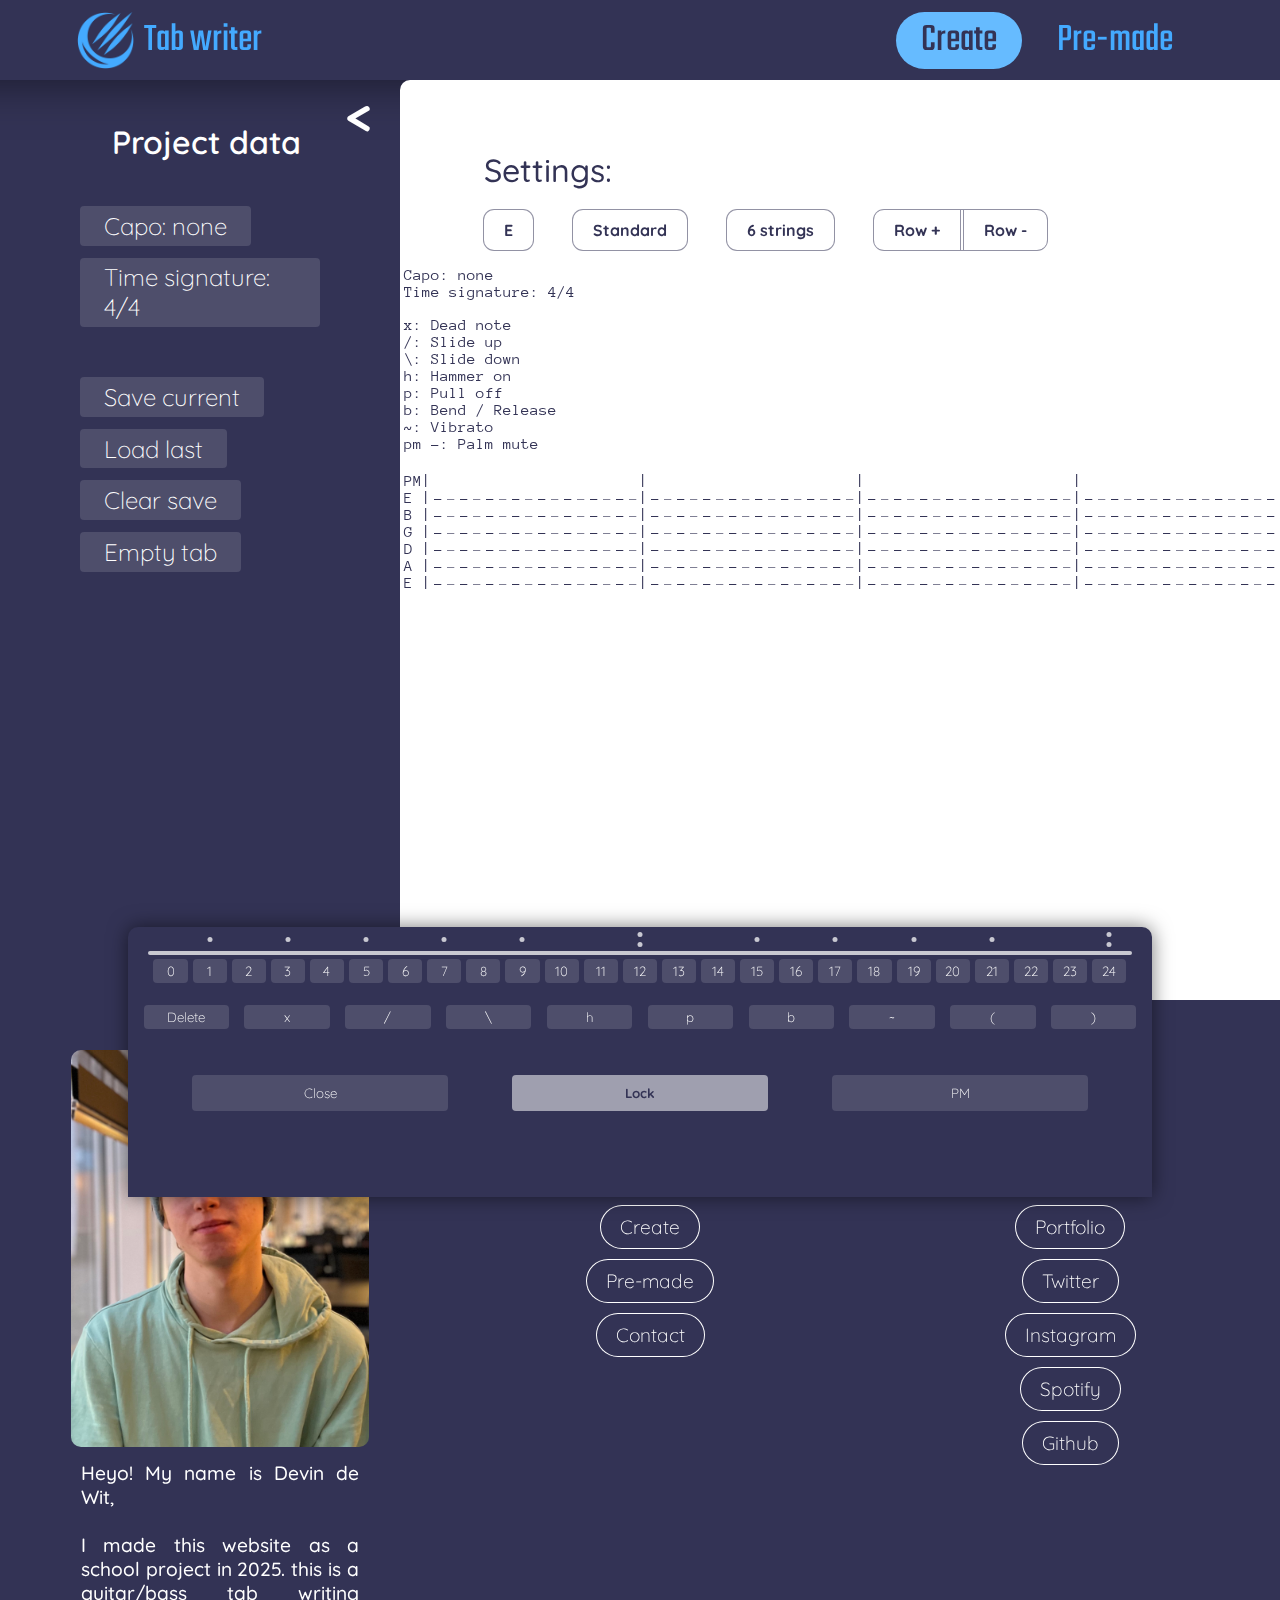
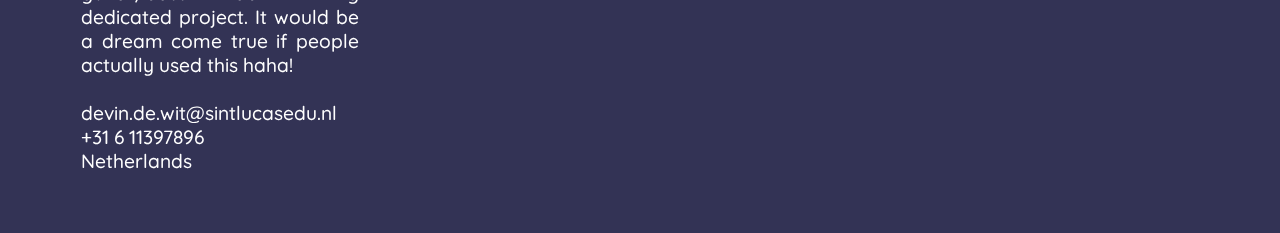
==== commit e5be39e6: "fixed dots, sticky left menu and RUBYRUBYRUBYRUBY!" ====
--- a/index.html
+++ b/index.html
@@ -30,16 +30,18 @@
                 <div id="contentLeftDetail2"></div>
             </div>
 
-            <div onclick="contentMenu()" id="contentMenuButton">&lt;</div>
+            <div id="contentLeftScroll">
+                <div onclick="contentMenu()" id="contentMenuButton">&lt;</div>
 
-            <h1>Project data</h1>
+                <h1>Project data</h1>
 
-            <h2 onclick="toggleNoteSelect(1, true)" id="capoSelector">Capo: none</h2>
-            <h2 onclick="timeSigSelect()" id="timeSig">Time signature: 4/4</h2>
-            <h2 style="margin-top: 50px;" onclick="actionConfirm(1)">Save current</h2>
-            <h2 onclick="actionConfirm(2)">Load last</h2>
-            <h2 onclick="actionConfirm(3)">Clear save</h2>
-            <h2 onclick="actionConfirm(4)">Empty tab</h2>
+                <h2 onclick="toggleNoteSelect(1, true)" id="capoSelector">Capo: none</h2>
+                <h2 onclick="timeSigSelect()" id="timeSig">Time signature: 4/4</h2>
+                <h2 style="margin-top: 50px;" onclick="actionConfirm(1)">Save current</h2>
+                <h2 onclick="actionConfirm(2)">Load last</h2>
+                <h2 onclick="actionConfirm(3)">Clear save</h2>
+                <h2 onclick="actionConfirm(4)">Empty tab</h2>
+            </div>
         </div>
 
         <div id="contentRight">
--- a/CSS/create.css
+++ b/CSS/create.css
@@ -16,6 +16,10 @@
     margin-left: 20%;
     color: #fff;
     font-weight: 600;
+}
+
+#contentLeftScroll {
+    transition: all 0.5s;
 }
 
 #contentLeft h2 {
@@ -89,8 +93,6 @@
     width: 70%;
 
     color: #335;
-
-    transition: all 0.75s;
 }
 
 #settingsBar {
@@ -283,7 +285,7 @@
 }
 
 .noteSelect {
-    width: calc((100% / 25) - 4px);
+    width: calc((100vw - 20vw) / 30);
     height: fit-content;
     padding-top: 4px;
     padding-bottom: 4px;
@@ -294,12 +296,22 @@
     border: none;
     color: #fff;
     cursor: pointer;
+    text-align: center;
 
     transition: all 0.2s;
 }
 
 .noteSelect:hover {
     background-color: #fff4;
+}
+
+.noteDot {
+    width: 5px;
+    height: 5px;
+    margin-top: -5px;
+
+    background-color: #fffb;
+    border-radius: 10px;
 }
 
 
@@ -313,7 +325,7 @@
 }
 
 .stringButtonHolder {
-    width: calc(100% / 10);
+    width: calc(100% / 12);
     height: fit-content;
     padding-top: 4px;
     padding-bottom: 4px;
